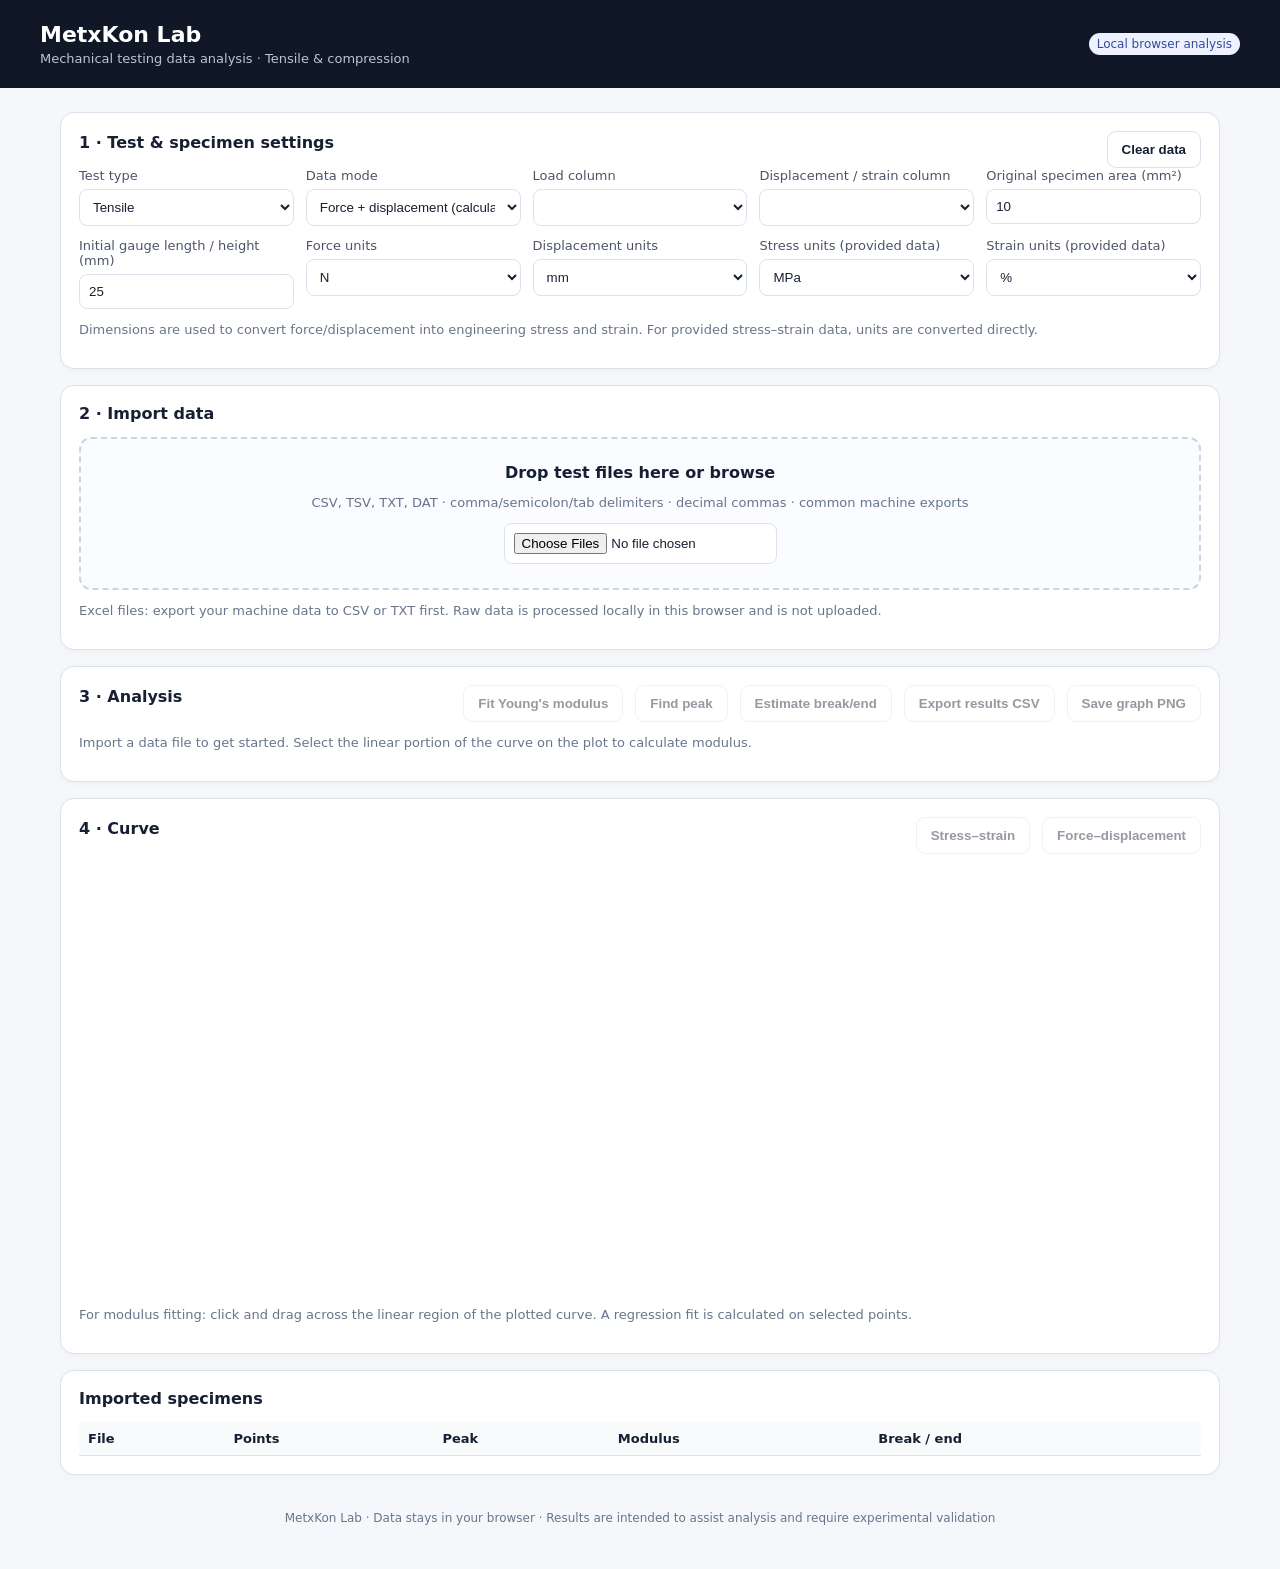
==== index.html @ 4874145b "Add mechanical testing analyzer web app" ====
<!doctype html>
<html lang="en"><head><meta charset="utf-8"><meta name="viewport" content="width=device-width,initial-scale=1"><title>MetxKon Lab — Mechanical Testing</title>
<style>
:root{font-family:Inter,system-ui,-apple-system,sans-serif;color:#172033;background:#f5f7fb;--blue:#2563eb;--border:#dce2eb}*{box-sizing:border-box}body{margin:0}header{background:#101827;color:white;padding:22px max(24px,calc((100% - 1200px)/2));display:flex;align-items:center;justify-content:space-between}header h1{margin:0;font-size:22px}header p{margin:4px 0 0;color:#b9c4d5;font-size:13px}.wrap{max-width:1200px;margin:24px auto;padding:0 20px}.panel{background:white;border:1px solid var(--border);border-radius:14px;padding:18px;margin-bottom:16px;box-shadow:0 2px 6px #10182708}.toolbar{display:flex;gap:12px;flex-wrap:wrap;align-items:center}.button,button{border:1px solid var(--border);border-radius:9px;background:white;padding:10px 14px;font-weight:600;cursor:pointer;color:#172033}.button.primary,button.primary{background:var(--blue);color:white;border-color:var(--blue)}button:disabled{opacity:.45;cursor:not-allowed}select,input{border:1px solid var(--border);border-radius:8px;padding:9px;background:white;color:#172033;max-width:100%}label{font-size:13px;color:#4b5568;display:flex;flex-direction:column;gap:6px}h2{font-size:16px;margin:0 0 14px}h3{font-size:14px;margin:0 0 8px}.grid{display:grid;grid-template-columns:repeat(auto-fit,minmax(180px,1fr));gap:12px}.muted{color:#68758a;font-size:13px}.drop{border:2px dashed #cbd5e1;border-radius:12px;padding:24px;text-align:center;background:#fafcff}.metric{font-size:24px;font-weight:750;margin-top:5px}.metrics{display:grid;grid-template-columns:repeat(auto-fit,minmax(150px,1fr));gap:12px}.metricbox{padding:14px;background:#f8fafc;border-radius:10px;border:1px solid var(--border)}canvas{width:100%;height:440px;display:block}.tablewrap{overflow:auto}table{border-collapse:collapse;width:100%;font-size:13px}th,td{text-align:left;padding:9px;border-bottom:1px solid var(--border);white-space:nowrap}th{background:#f8fafc}.hidden{display:none}.tag{font-size:12px;background:#eef2ff;color:#334a9b;border-radius:20px;padding:4px 8px}.foot{font-size:12px;color:#68758a;text-align:center;padding:20px}.row{display:flex;justify-content:space-between;align-items:center;gap:12px;flex-wrap:wrap}.samplelist{display:flex;gap:8px;flex-wrap:wrap}@media(max-width:700px){canvas{height:320px}header{padding:18px 20px}}
</style></head><body>
<header><div><h1>MetxKon Lab</h1><p>Mechanical testing data analysis · Tensile & compression</p></div><span class="tag">Local browser analysis</span></header>
<div class="wrap">
<section class="panel"><div class="row"><h2>1 · Test & specimen settings</h2><button id="clear" title="Remove imported data">Clear data</button></div>
<div class="grid">
<label>Test type<select id="testType"><option value="tensile">Tensile</option><option value="compression">Compression</option></select></label>
<label>Data mode<select id="dataMode"><option value="force">Force + displacement (calculate)</option><option value="stress">Stress + strain (provided)</option></select></label>
<label>Load column<select id="loadCol"></select></label><label>Displacement / strain column<select id="dispCol"></select></label>
<label>Original specimen area (mm²)<input id="area" type="number" min="0" step="any" value="10"></label>
<label>Initial gauge length / height (mm)<input id="length" type="number" min="0" step="any" value="25"></label>
<label>Force units<select id="forceUnit"><option value="N">N</option><option value="kN">kN</option><option value="lbf">lbf</option><option value="kgf">kgf</option></select></label>
<label>Displacement units<select id="dispUnit"><option value="mm">mm</option><option value="µm">µm</option><option value="m">m</option><option value="in">in</option></select></label>
<label>Stress units (provided data)<select id="stressUnit"><option value="MPa">MPa</option><option value="Pa">Pa</option><option value="kPa">kPa</option><option value="GPa">GPa</option></select></label>
<label>Strain units (provided data)<select id="strainUnit"><option value="%">%</option><option value="decimal">decimal</option></select></label>
</div><p class="muted">Dimensions are used to convert force/displacement into engineering stress and strain. For provided stress–strain data, units are converted directly.</p></section>
<section class="panel"><h2>2 · Import data</h2><div class="drop" id="drop"><strong>Drop test files here or browse</strong><p class="muted">CSV, TSV, TXT, DAT · comma/semicolon/tab delimiters · decimal commas · common machine exports</p><input id="file" type="file" multiple accept=".csv,.txt,.dat,.tsv,.tra,.xls,.xlsx"></div><p class="muted">Excel files: export your machine data to CSV or TXT first. Raw data is processed locally in this browser and is not uploaded.</p></section>
<section class="panel"><div class="row"><h2>3 · Analysis</h2><div class="toolbar"><button id="fit" disabled>Fit Young's modulus</button><button id="peak" disabled>Find peak</button><button id="break" disabled>Estimate break/end</button><button id="export" disabled>Export results CSV</button><button id="png" disabled>Save graph PNG</button></div></div><p class="muted" id="instruction">Import a data file to get started. Select the linear portion of the curve on the plot to calculate modulus.</p><div class="metrics" id="metrics"></div></section>
<section class="panel"><div class="row"><h2>4 · Curve</h2><div class="toolbar"><button id="plotStress" disabled>Stress–strain</button><button id="plotForce" disabled>Force–displacement</button></div></div><canvas id="chart" width="1200" height="500"></canvas><p class="muted">For modulus fitting: click and drag across the linear region of the plotted curve. A regression fit is calculated on selected points.</p></section>
<section class="panel"><h2>Imported specimens</h2><div class="tablewrap"><table id="table"><thead><tr><th>File</th><th>Points</th><th>Peak</th><th>Modulus</th><th>Break / end</th></tr></thead><tbody></tbody></table></div></section>
<div class="foot">MetxKon Lab · Data stays in your browser · Results are intended to assist analysis and require experimental validation</div>
</div>
<script>
(()=> {
const $=id=>document.getElementById(id);let specimens=[],active=0,view="stress",selectStart=null,selectEnd=null,fitResult=null,peakResult=null,endResult=null;
const chart=$("chart"),ctx=chart.getContext("2d");
function parseFile(text,name){
 let lines=text.replace(/^\uFEFF/,"").split(/\r?\n/).filter(l=>l.trim()); if(lines.length<2)throw Error("Not enough rows");
 let delim=[",",";","\t"].sort((a,b)=>lines[0].split(b).length-lines[0].split(a).length)[0];
 let rows=lines.map(l=>l.split(delim).map(s=>s.trim().replace(/^["']|["']$/g,"")));
 let head=rows[0], numericRows=rows.slice(1).filter(r=>r.some(v=>/\d/.test(v)));
 let first=numericRows[0]||[], headerLooksNumeric=head.every(v=>parseNum(v)!=null);
 if(headerLooksNumeric){head=first.map((_,i)=>"Column "+(i+1));rows=rows.slice(0)}
 let candidates=head.map((h,i)=>({h,i,low:h.toLowerCase()}));
 let load=candidates.find(c=>/load|force|kraft|carga|charge|f\s*\(?n/i.test(c.h))||candidates[0];
 let disp=candidates.find(c=>/displacement|extension|elongation|stroke|travel|position|deformation|strain|allongement|déplacement|weg|distanz/i.test(c.h))||candidates[1];
 let data=rows.slice(headerLooksNumeric?0:1).map(r=>[parseNum(r[load.i]),parseNum(r[disp.i])]).filter(p=>p.every(v=>v!=null));
 if(!data.length)throw Error("Could not identify numeric load/displacement columns");
 return {name,headers:head,rows,data,loadIndex:load.i,dispIndex:disp.i};
}
function parseNum(s){if(s==null)return null;s=String(s).trim();if(!s)return null;if(s.includes(",")&&!s.includes("."))s=s.replace(",",".");else s=s.replace(/,/g,"");let n=Number(s);return Number.isFinite(n)?n:null}
function updateSelectors(){
 let s=specimens[active];if(!s)return;let load=$("loadCol"),disp=$("dispCol");
 load.innerHTML=disp.innerHTML="";s.headers.forEach((h,i)=>{let a=document.createElement("option");a.value=i;a.textContent=h;load.append(a);let b=a.cloneNode(true);disp.append(b)});
 load.value=s.loadIndex;disp.value=s.dispIndex;
}
function conversions(){
 let fu={N:1,kN:1000,lbf:4.4482216153,kgf:9.80665}[$("forceUnit").value];
 let du={mm:1,"µm":.001,m:1000,in:25.4}[$("dispUnit").value];
 let su={MPa:1,Pa:1e-6,kPa:.001,GPa:1000}[$("stressUnit").value];
 return {fu,du,su};
}
function points(s){
 const {fu,du,su}=conversions(),mode=$("dataMode").value,area=Number($("area").value),len=Number($("length").value);
 let rows=s.rows;let lcol=Number($("loadCol").value),dcol=Number($("dispCol").value);
 let pairs=s.data;
 if(rows&&rows.length){pairs=rows.slice(1).map(r=>[parseNum(r[lcol]),parseNum(r[dcol])]).filter(p=>p.every(v=>v!=null))}
 if(mode==="stress"){
 return pairs.map(([a,b])=>[($("strainUnit").value==="%"?b/100:b),a*su]);
 }
 if(!area||!len||area<=0||len<=0)return pairs.map(([f,d])=>[d*du/len,f*fu/area]);
 return pairs.map(([f,d])=>[d*du/len,f*fu/area]);
}
function dataRaw(s){const {fu,du}=conversions();let rows=s.rows,lcol=Number($("loadCol").value),dcol=Number($("dispCol").value);return rows.slice(1).map(r=>[parseNum(r[lcol]),parseNum(r[dcol])]).filter(p=>p.every(v=>v!=null)).map(([f,d])=>[f*fu,d*du])}
function draw(){
 ctx.clearRect(0,0,chart.width,chart.height);if(!specimens.length)return;
 let all=specimens.map(s=>points(s));let data=all[active];if(!data.length)return;
 let isStress=view==="stress",xName=isStress?"Engineering strain":"Displacement (mm)",yName=isStress?"Engineering stress (MPa)":"Force (N)";
 let xvals=data.map(p=>isStress?p[0]:dataRaw(specimens[active])[data.indexOf(p)]?.[1]||p[0]), yvals=data.map(p=>isStress?p[1]:dataRaw(specimens[active])[data.indexOf(p)]?.[0]||p[1]);
 if(!isStress){xvals=dataRaw(specimens[active]).map(p=>p[1]);yvals=dataRaw(specimens[active]).map(p=>p[0]);}
 let xmin=Math.min(...xvals),xmax=Math.max(...xvals),ymin=Math.min(0,...yvals),ymax=Math.max(...yvals);if(xmin===xmax)xmax=xmin+1;if(ymin===ymax)ymax=ymin+1;
 let pad={l:75,r:30,t:25,b:65},W=chart.width-pad.l-pad.r,H=chart.height-pad.t-pad.b;
 const X=x=>pad.l+(x-xmin)/(xmax-xmin)*W,Y=y=>pad.t+H-(y-ymin)/(ymax-ymin)*H;
 ctx.strokeStyle="#d8dee9";ctx.fillStyle="#566277";ctx.font="13px system-ui";ctx.lineWidth=1;
 for(let i=0;i<=5;i++){let x=xmin+(xmax-xmin)*i/5,y=ymin+(ymax-ymin)*i/5;ctx.beginPath();ctx.moveTo(X(x),pad.t);ctx.lineTo(X(x),pad.t+H);ctx.stroke();ctx.beginPath();ctx.moveTo(pad.l,Y(y));ctx.lineTo(pad.l+W,Y(y));ctx.stroke();ctx.fillText(x.toPrecision(3),X(x)-12,pad.t+H+22);ctx.fillText(y.toPrecision(3),12,Y(y)+4)}
 ctx.strokeStyle="#334155";ctx.lineWidth=1.5;ctx.strokeRect(pad.l,pad.t,W,H);ctx.fillStyle="#172033";ctx.font="bold 15px system-ui";ctx.fillText(xName,pad.l+W/2,pad.t+H+48);ctx.save();ctx.translate(20,pad.t+H/2);ctx.rotate(-Math.PI/2);ctx.fillText(yName,0,0);ctx.restore();
 ctx.strokeStyle="#2563eb";ctx.lineWidth=2.4;ctx.beginPath();data.forEach((p,i)=>{let x=isStress?p[0]:xvals[i],y=isStress?p[1]:yvals[i];if(i===0)ctx.moveTo(X(x),Y(y));else ctx.lineTo(X(x),Y(y))});ctx.stroke();
 if(selectStart!=null&&selectEnd!=null){ctx.fillStyle="#2563eb22";ctx.fillRect(Math.min(selectStart,selectEnd),pad.t,Math.abs(selectEnd-selectStart),H)}
 if(fitResult&&fitResult.active===active&&isStress){ctx.strokeStyle="#ef4444";ctx.lineWidth=2;ctx.beginPath();ctx.moveTo(X(fitResult.x1),Y(fitResult.y1));ctx.lineTo(X(fitResult.x2),Y(fitResult.y2));ctx.stroke()}
 if(peakResult&&peakResult.active===active){ctx.fillStyle="#dc2626";ctx.beginPath();ctx.arc(X(isStress?peakResult.x:peakResult.dx),Y(isStress?peakResult.y:peakResult.f),6,0,2*Math.PI);ctx.fill()}
}
function refresh(){
 updateSelectors();draw();$("fit").disabled=$("peak").disabled=$("break").disabled=$("export").disabled=$("png").disabled=!specimens.length;
 $("plotStress").disabled=$("plotForce").disabled=!specimens.length;
 let s=specimens[active];if(!s)return;
 $("instruction").textContent="Active file: "+s.name+" · "+s.data.length+" numeric data points. Drag across the linear region in stress–strain mode to fit modulus.";
 let body=$("table").querySelector("tbody");body.innerHTML="";
 specimens.forEach((sp,i)=>{let tr=document.createElement("tr");tr.innerHTML="<td>"+escapeHtml(sp.name)+"</td><td>"+sp.data.length+"</td><td>"+(sp.peak?sp.peak.toFixed(3):"—")+"</td><td>"+(sp.modulus?sp.modulus.toFixed(3)+" MPa":"—")+"</td><td>"+(sp.end?sp.end.toFixed(3):"—")+"</td>";tr.onclick=()=>{active=i;fitResult=peakResult=endResult=null;refresh()};body.append(tr)});
 renderMetrics();
}
function escapeHtml(s){return String(s).replace(/[&<>"']/g,c=>({"&":"&amp;","<":"&lt;",">":"&gt;",'"':"&quot;","'":"&#39;"}[c]))}
function renderMetrics(){
 let box=$("metrics");box.innerHTML="";let s=specimens[active];if(!s)return;
 let entries=[["Peak stress",s.peak!=null?s.peak.toFixed(3)+" MPa":"—"],["Young's modulus",s.modulus!=null?s.modulus.toFixed(3)+" MPa":"—"],["End strain",s.end!=null?(s.end*100).toFixed(2)+"%":"—"],["Data points",s.data.length]];
 entries.forEach(([name,value])=>{let el=document.createElement("div");el.className="metricbox";el.innerHTML='<div class="muted">'+name+'</div><div class="metric">'+value+'</div>';box.append(el)});
}
function regression(data){
 let n=data.length;if(n<2)return null;let sx=0,sy=0,sxx=0,sxy=0;data.forEach(([x,y])=>{sx+=x;sy+=y;sxx+=x*x;sxy+=x*y});let den=n*sxx-sx*sx;if(!den)return null;let m=(n*sxy-sx*sy)/den,b=(sy-m*sx)/n;return {m,b};
}
$("fit").onclick=()=>{if(view!=="stress"){alert("Switch to stress–strain view, then drag-select the linear region.");return}if(selectStart==null||selectEnd==null){alert("First drag across the linear portion of the curve.");return}let d=points(specimens[active]),x1=Math.min(selectStart,selectEnd),x2=Math.max(selectStart,selectEnd),subset=d.filter(p=>p[0]>=x1&&p[0]<=x2),r=regression(subset);if(!r){alert("Select a region with at least two points.");return}fitResult={...r,x1:subset[0][0],x2:subset[subset.length-1][0],y1:r.m*subset[0][0]+r.b,y2:r.m*subset[subset.length-1][0]+r.b,active};specimens[active].modulus=r.m;refresh()};
$("peak").onclick=()=>{let d=points(specimens[active]),p=d.reduce((a,b)=>b[1]>a[1]?b:a);specimens[active].peak=p[1];peakResult={x:p[0],y:p[1],dx:dataRaw(specimens[active])[d.indexOf(p)]?.[1],f:dataRaw(specimens[active])[d.indexOf(p)]?.[0],active};refresh()};
$("break").onclick=()=>{let d=points(specimens[active]);if(view!=="stress"){alert("Switch to stress–strain view to estimate end strain.");return}let p=d[d.length-1];specimens[active].end=p[0];endResult=p[0];refresh();alert("End strain recorded from the last imported point. This is not automatically a verified fracture point.")};
$("plotStress").onclick=()=>{view="stress";selectStart=selectEnd=null;draw()};$("plotForce").onclick=()=>{view="force";selectStart=selectEnd=null;draw()};
function pos(e){let r=chart.getBoundingClientRect();return (e.clientX-r.left)/r.width*chart.width}
chart.addEventListener("pointerdown",e=>{if(view!=="stress")return;selectStart=pos(e);selectEnd=selectStart;chart.setPointerCapture(e.pointerId);draw()});
chart.addEventListener("pointermove",e=>{if(selectStart!=null&&chart.hasPointerCapture(e.pointerId)){selectEnd=pos(e);draw()}});
chart.addEventListener("pointerup",e=>{if(selectStart!=null&&chart.hasPointerCapture(e.pointerId)){selectEnd=pos(e);chart.releasePointerCapture(e.pointerId);draw()}});
$("file").onchange=e=>{[...e.target.files].forEach(f=>readFile(f));e.target.value=""};
function readFile(f){let reader=new FileReader();reader.onload=()=>{try{let s=parseFile(reader.result,f.name);specimens.push(s);active=specimens.length-1;fitResult=peakResult=endResult=null;refresh()}catch(err){alert(f.name+": "+err.message)}};reader.readAsText(f)}
$("drop").addEventListener("dragover",e=>{e.preventDefault();$("drop").style.background="#eef5ff"});$("drop").addEventListener("dragleave",()=>{$("drop").style.background=""});$("drop").addEventListener("drop",e=>{e.preventDefault();$("drop").style.background="";[...e.dataTransfer.files].forEach(readFile)});
$("clear").onclick=()=>{specimens=[];active=0;fitResult=peakResult=endResult=null;refresh();ctx.clearRect(0,0,chart.width,chart.height)};
["loadCol","dispCol","area","length","forceUnit","dispUnit","stressUnit","strainUnit","dataMode"].forEach(id=>$(id).addEventListener("change",()=>{fitResult=peakResult=endResult=null;refresh()}));
$("testType").onchange=()=>{$("length").previousSibling.textContent=$("testType").value==="tensile"?"Initial gauge length / height (mm)":"Initial height (mm)"};
$("export").onclick=()=>{let out=[["Specimen","Engineering strain","Engineering stress (MPa)"]];specimens.forEach(s=>points(s).forEach(([x,y])=>out.push([s.name,x,y])));download("MetxKon_results.csv",out.map(r=>r.map(csv).join(",")).join("\n"))};
function csv(v){return '"'+String(v).replace(/"/g,'""')+'"'}
function download(name,content){let blob=new Blob([content],{type:"text/csv;charset=utf-8"}),a=document.createElement("a");a.href=URL.createObjectURL(blob);a.download=name;a.click();setTimeout(()=>URL.revokeObjectURL(a.href),1000)}
$("png").onclick=()=>{let a=document.createElement("a");a.download="MetxKon_curve.png";a.href=chart.toDataURL("image/png");a.click()};
})();
</script></body></html>
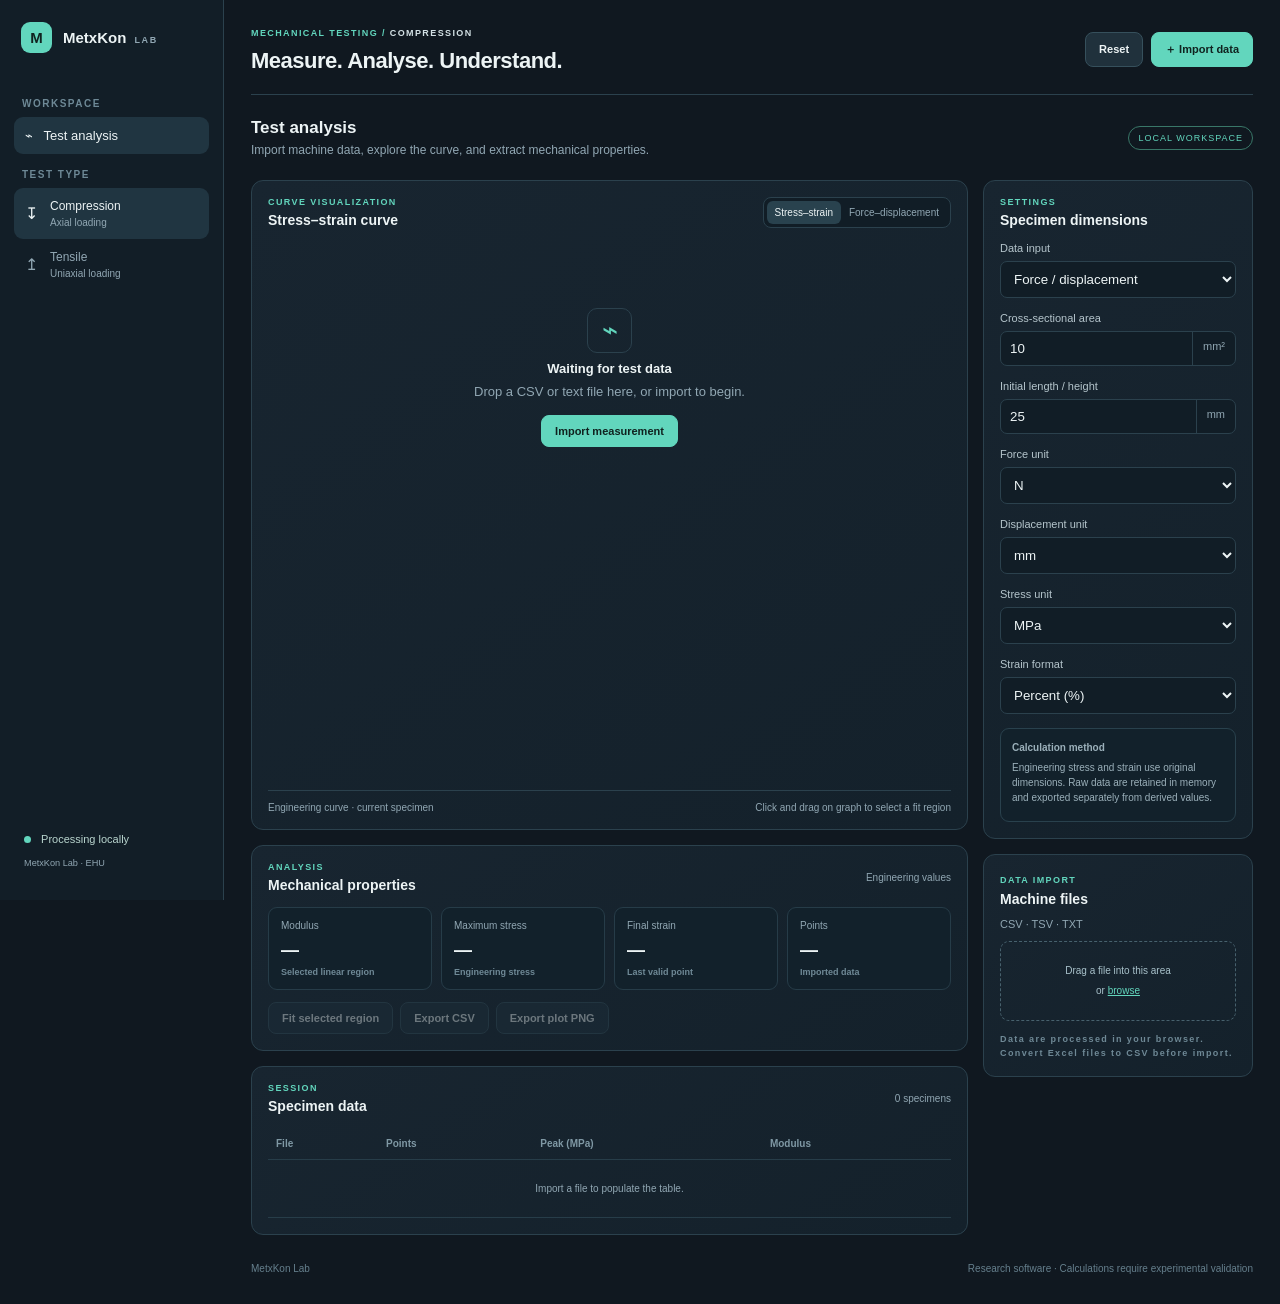
==== commit 114ed161: "Route project homepage to restored MetxKon workspace" ====
--- a/index.html
+++ b/index.html
@@ -1,122 +1 @@
-<!doctype html>
-<html lang="en"><head><meta charset="utf-8"><meta name="viewport" content="width=device-width,initial-scale=1"><title>MetxKon Lab — Mechanical Testing</title>
-<style>
-:root{font-family:Inter,system-ui,-apple-system,sans-serif;color:#172033;background:#f5f7fb;--blue:#2563eb;--border:#dce2eb}*{box-sizing:border-box}body{margin:0}header{background:#101827;color:white;padding:22px max(24px,calc((100% - 1200px)/2));display:flex;align-items:center;justify-content:space-between}header h1{margin:0;font-size:22px}header p{margin:4px 0 0;color:#b9c4d5;font-size:13px}.wrap{max-width:1200px;margin:24px auto;padding:0 20px}.panel{background:white;border:1px solid var(--border);border-radius:14px;padding:18px;margin-bottom:16px;box-shadow:0 2px 6px #10182708}.toolbar{display:flex;gap:12px;flex-wrap:wrap;align-items:center}.button,button{border:1px solid var(--border);border-radius:9px;background:white;padding:10px 14px;font-weight:600;cursor:pointer;color:#172033}.button.primary,button.primary{background:var(--blue);color:white;border-color:var(--blue)}button:disabled{opacity:.45;cursor:not-allowed}select,input{border:1px solid var(--border);border-radius:8px;padding:9px;background:white;color:#172033;max-width:100%}label{font-size:13px;color:#4b5568;display:flex;flex-direction:column;gap:6px}h2{font-size:16px;margin:0 0 14px}h3{font-size:14px;margin:0 0 8px}.grid{display:grid;grid-template-columns:repeat(auto-fit,minmax(180px,1fr));gap:12px}.muted{color:#68758a;font-size:13px}.drop{border:2px dashed #cbd5e1;border-radius:12px;padding:24px;text-align:center;background:#fafcff}.metric{font-size:24px;font-weight:750;margin-top:5px}.metrics{display:grid;grid-template-columns:repeat(auto-fit,minmax(150px,1fr));gap:12px}.metricbox{padding:14px;background:#f8fafc;border-radius:10px;border:1px solid var(--border)}canvas{width:100%;height:440px;display:block}.tablewrap{overflow:auto}table{border-collapse:collapse;width:100%;font-size:13px}th,td{text-align:left;padding:9px;border-bottom:1px solid var(--border);white-space:nowrap}th{background:#f8fafc}.hidden{display:none}.tag{font-size:12px;background:#eef2ff;color:#334a9b;border-radius:20px;padding:4px 8px}.foot{font-size:12px;color:#68758a;text-align:center;padding:20px}.row{display:flex;justify-content:space-between;align-items:center;gap:12px;flex-wrap:wrap}.samplelist{display:flex;gap:8px;flex-wrap:wrap}@media(max-width:700px){canvas{height:320px}header{padding:18px 20px}}
-</style></head><body>
-<header><div><h1>MetxKon Lab</h1><p>Mechanical testing data analysis · Tensile & compression</p></div><span class="tag">Local browser analysis</span></header>
-<div class="wrap">
-<section class="panel"><div class="row"><h2>1 · Test & specimen settings</h2><button id="clear" title="Remove imported data">Clear data</button></div>
-<div class="grid">
-<label>Test type<select id="testType"><option value="tensile">Tensile</option><option value="compression">Compression</option></select></label>
-<label>Data mode<select id="dataMode"><option value="force">Force + displacement (calculate)</option><option value="stress">Stress + strain (provided)</option></select></label>
-<label>Load column<select id="loadCol"></select></label><label>Displacement / strain column<select id="dispCol"></select></label>
-<label>Original specimen area (mm²)<input id="area" type="number" min="0" step="any" value="10"></label>
-<label>Initial gauge length / height (mm)<input id="length" type="number" min="0" step="any" value="25"></label>
-<label>Force units<select id="forceUnit"><option value="N">N</option><option value="kN">kN</option><option value="lbf">lbf</option><option value="kgf">kgf</option></select></label>
-<label>Displacement units<select id="dispUnit"><option value="mm">mm</option><option value="µm">µm</option><option value="m">m</option><option value="in">in</option></select></label>
-<label>Stress units (provided data)<select id="stressUnit"><option value="MPa">MPa</option><option value="Pa">Pa</option><option value="kPa">kPa</option><option value="GPa">GPa</option></select></label>
-<label>Strain units (provided data)<select id="strainUnit"><option value="%">%</option><option value="decimal">decimal</option></select></label>
-</div><p class="muted">Dimensions are used to convert force/displacement into engineering stress and strain. For provided stress–strain data, units are converted directly.</p></section>
-<section class="panel"><h2>2 · Import data</h2><div class="drop" id="drop"><strong>Drop test files here or browse</strong><p class="muted">CSV, TSV, TXT, DAT · comma/semicolon/tab delimiters · decimal commas · common machine exports</p><input id="file" type="file" multiple accept=".csv,.txt,.dat,.tsv,.tra,.xls,.xlsx"></div><p class="muted">Excel files: export your machine data to CSV or TXT first. Raw data is processed locally in this browser and is not uploaded.</p></section>
-<section class="panel"><div class="row"><h2>3 · Analysis</h2><div class="toolbar"><button id="fit" disabled>Fit Young's modulus</button><button id="peak" disabled>Find peak</button><button id="break" disabled>Estimate break/end</button><button id="export" disabled>Export results CSV</button><button id="png" disabled>Save graph PNG</button></div></div><p class="muted" id="instruction">Import a data file to get started. Select the linear portion of the curve on the plot to calculate modulus.</p><div class="metrics" id="metrics"></div></section>
-<section class="panel"><div class="row"><h2>4 · Curve</h2><div class="toolbar"><button id="plotStress" disabled>Stress–strain</button><button id="plotForce" disabled>Force–displacement</button></div></div><canvas id="chart" width="1200" height="500"></canvas><p class="muted">For modulus fitting: click and drag across the linear region of the plotted curve. A regression fit is calculated on selected points.</p></section>
-<section class="panel"><h2>Imported specimens</h2><div class="tablewrap"><table id="table"><thead><tr><th>File</th><th>Points</th><th>Peak</th><th>Modulus</th><th>Break / end</th></tr></thead><tbody></tbody></table></div></section>
-<div class="foot">MetxKon Lab · Data stays in your browser · Results are intended to assist analysis and require experimental validation</div>
-</div>
-<script>
-(()=> {
-const $=id=>document.getElementById(id);let specimens=[],active=0,view="stress",selectStart=null,selectEnd=null,fitResult=null,peakResult=null,endResult=null;
-const chart=$("chart"),ctx=chart.getContext("2d");
-function parseFile(text,name){
- let lines=text.replace(/^\uFEFF/,"").split(/\r?\n/).filter(l=>l.trim()); if(lines.length<2)throw Error("Not enough rows");
- let delim=[",",";","\t"].sort((a,b)=>lines[0].split(b).length-lines[0].split(a).length)[0];
- let rows=lines.map(l=>l.split(delim).map(s=>s.trim().replace(/^["']|["']$/g,"")));
- let head=rows[0], numericRows=rows.slice(1).filter(r=>r.some(v=>/\d/.test(v)));
- let first=numericRows[0]||[], headerLooksNumeric=head.every(v=>parseNum(v)!=null);
- if(headerLooksNumeric){head=first.map((_,i)=>"Column "+(i+1));rows=rows.slice(0)}
- let candidates=head.map((h,i)=>({h,i,low:h.toLowerCase()}));
- let load=candidates.find(c=>/load|force|kraft|carga|charge|f\s*\(?n/i.test(c.h))||candidates[0];
- let disp=candidates.find(c=>/displacement|extension|elongation|stroke|travel|position|deformation|strain|allongement|déplacement|weg|distanz/i.test(c.h))||candidates[1];
- let data=rows.slice(headerLooksNumeric?0:1).map(r=>[parseNum(r[load.i]),parseNum(r[disp.i])]).filter(p=>p.every(v=>v!=null));
- if(!data.length)throw Error("Could not identify numeric load/displacement columns");
- return {name,headers:head,rows,data,loadIndex:load.i,dispIndex:disp.i};
-}
-function parseNum(s){if(s==null)return null;s=String(s).trim();if(!s)return null;if(s.includes(",")&&!s.includes("."))s=s.replace(",",".");else s=s.replace(/,/g,"");let n=Number(s);return Number.isFinite(n)?n:null}
-function updateSelectors(){
- let s=specimens[active];if(!s)return;let load=$("loadCol"),disp=$("dispCol");
- load.innerHTML=disp.innerHTML="";s.headers.forEach((h,i)=>{let a=document.createElement("option");a.value=i;a.textContent=h;load.append(a);let b=a.cloneNode(true);disp.append(b)});
- load.value=s.loadIndex;disp.value=s.dispIndex;
-}
-function conversions(){
- let fu={N:1,kN:1000,lbf:4.4482216153,kgf:9.80665}[$("forceUnit").value];
- let du={mm:1,"µm":.001,m:1000,in:25.4}[$("dispUnit").value];
- let su={MPa:1,Pa:1e-6,kPa:.001,GPa:1000}[$("stressUnit").value];
- return {fu,du,su};
-}
-function points(s){
- const {fu,du,su}=conversions(),mode=$("dataMode").value,area=Number($("area").value),len=Number($("length").value);
- let rows=s.rows;let lcol=Number($("loadCol").value),dcol=Number($("dispCol").value);
- let pairs=s.data;
- if(rows&&rows.length){pairs=rows.slice(1).map(r=>[parseNum(r[lcol]),parseNum(r[dcol])]).filter(p=>p.every(v=>v!=null))}
- if(mode==="stress"){
- return pairs.map(([a,b])=>[($("strainUnit").value==="%"?b/100:b),a*su]);
- }
- if(!area||!len||area<=0||len<=0)return pairs.map(([f,d])=>[d*du/len,f*fu/area]);
- return pairs.map(([f,d])=>[d*du/len,f*fu/area]);
-}
-function dataRaw(s){const {fu,du}=conversions();let rows=s.rows,lcol=Number($("loadCol").value),dcol=Number($("dispCol").value);return rows.slice(1).map(r=>[parseNum(r[lcol]),parseNum(r[dcol])]).filter(p=>p.every(v=>v!=null)).map(([f,d])=>[f*fu,d*du])}
-function draw(){
- ctx.clearRect(0,0,chart.width,chart.height);if(!specimens.length)return;
- let all=specimens.map(s=>points(s));let data=all[active];if(!data.length)return;
- let isStress=view==="stress",xName=isStress?"Engineering strain":"Displacement (mm)",yName=isStress?"Engineering stress (MPa)":"Force (N)";
- let xvals=data.map(p=>isStress?p[0]:dataRaw(specimens[active])[data.indexOf(p)]?.[1]||p[0]), yvals=data.map(p=>isStress?p[1]:dataRaw(specimens[active])[data.indexOf(p)]?.[0]||p[1]);
- if(!isStress){xvals=dataRaw(specimens[active]).map(p=>p[1]);yvals=dataRaw(specimens[active]).map(p=>p[0]);}
- let xmin=Math.min(...xvals),xmax=Math.max(...xvals),ymin=Math.min(0,...yvals),ymax=Math.max(...yvals);if(xmin===xmax)xmax=xmin+1;if(ymin===ymax)ymax=ymin+1;
- let pad={l:75,r:30,t:25,b:65},W=chart.width-pad.l-pad.r,H=chart.height-pad.t-pad.b;
- const X=x=>pad.l+(x-xmin)/(xmax-xmin)*W,Y=y=>pad.t+H-(y-ymin)/(ymax-ymin)*H;
- ctx.strokeStyle="#d8dee9";ctx.fillStyle="#566277";ctx.font="13px system-ui";ctx.lineWidth=1;
- for(let i=0;i<=5;i++){let x=xmin+(xmax-xmin)*i/5,y=ymin+(ymax-ymin)*i/5;ctx.beginPath();ctx.moveTo(X(x),pad.t);ctx.lineTo(X(x),pad.t+H);ctx.stroke();ctx.beginPath();ctx.moveTo(pad.l,Y(y));ctx.lineTo(pad.l+W,Y(y));ctx.stroke();ctx.fillText(x.toPrecision(3),X(x)-12,pad.t+H+22);ctx.fillText(y.toPrecision(3),12,Y(y)+4)}
- ctx.strokeStyle="#334155";ctx.lineWidth=1.5;ctx.strokeRect(pad.l,pad.t,W,H);ctx.fillStyle="#172033";ctx.font="bold 15px system-ui";ctx.fillText(xName,pad.l+W/2,pad.t+H+48);ctx.save();ctx.translate(20,pad.t+H/2);ctx.rotate(-Math.PI/2);ctx.fillText(yName,0,0);ctx.restore();
- ctx.strokeStyle="#2563eb";ctx.lineWidth=2.4;ctx.beginPath();data.forEach((p,i)=>{let x=isStress?p[0]:xvals[i],y=isStress?p[1]:yvals[i];if(i===0)ctx.moveTo(X(x),Y(y));else ctx.lineTo(X(x),Y(y))});ctx.stroke();
- if(selectStart!=null&&selectEnd!=null){ctx.fillStyle="#2563eb22";ctx.fillRect(Math.min(selectStart,selectEnd),pad.t,Math.abs(selectEnd-selectStart),H)}
- if(fitResult&&fitResult.active===active&&isStress){ctx.strokeStyle="#ef4444";ctx.lineWidth=2;ctx.beginPath();ctx.moveTo(X(fitResult.x1),Y(fitResult.y1));ctx.lineTo(X(fitResult.x2),Y(fitResult.y2));ctx.stroke()}
- if(peakResult&&peakResult.active===active){ctx.fillStyle="#dc2626";ctx.beginPath();ctx.arc(X(isStress?peakResult.x:peakResult.dx),Y(isStress?peakResult.y:peakResult.f),6,0,2*Math.PI);ctx.fill()}
-}
-function refresh(){
- updateSelectors();draw();$("fit").disabled=$("peak").disabled=$("break").disabled=$("export").disabled=$("png").disabled=!specimens.length;
- $("plotStress").disabled=$("plotForce").disabled=!specimens.length;
- let s=specimens[active];if(!s)return;
- $("instruction").textContent="Active file: "+s.name+" · "+s.data.length+" numeric data points. Drag across the linear region in stress–strain mode to fit modulus.";
- let body=$("table").querySelector("tbody");body.innerHTML="";
- specimens.forEach((sp,i)=>{let tr=document.createElement("tr");tr.innerHTML="<td>"+escapeHtml(sp.name)+"</td><td>"+sp.data.length+"</td><td>"+(sp.peak?sp.peak.toFixed(3):"—")+"</td><td>"+(sp.modulus?sp.modulus.toFixed(3)+" MPa":"—")+"</td><td>"+(sp.end?sp.end.toFixed(3):"—")+"</td>";tr.onclick=()=>{active=i;fitResult=peakResult=endResult=null;refresh()};body.append(tr)});
- renderMetrics();
-}
-function escapeHtml(s){return String(s).replace(/[&<>"']/g,c=>({"&":"&amp;","<":"&lt;",">":"&gt;",'"':"&quot;","'":"&#39;"}[c]))}
-function renderMetrics(){
- let box=$("metrics");box.innerHTML="";let s=specimens[active];if(!s)return;
- let entries=[["Peak stress",s.peak!=null?s.peak.toFixed(3)+" MPa":"—"],["Young's modulus",s.modulus!=null?s.modulus.toFixed(3)+" MPa":"—"],["End strain",s.end!=null?(s.end*100).toFixed(2)+"%":"—"],["Data points",s.data.length]];
- entries.forEach(([name,value])=>{let el=document.createElement("div");el.className="metricbox";el.innerHTML='<div class="muted">'+name+'</div><div class="metric">'+value+'</div>';box.append(el)});
-}
-function regression(data){
- let n=data.length;if(n<2)return null;let sx=0,sy=0,sxx=0,sxy=0;data.forEach(([x,y])=>{sx+=x;sy+=y;sxx+=x*x;sxy+=x*y});let den=n*sxx-sx*sx;if(!den)return null;let m=(n*sxy-sx*sy)/den,b=(sy-m*sx)/n;return {m,b};
-}
-$("fit").onclick=()=>{if(view!=="stress"){alert("Switch to stress–strain view, then drag-select the linear region.");return}if(selectStart==null||selectEnd==null){alert("First drag across the linear portion of the curve.");return}let d=points(specimens[active]),x1=Math.min(selectStart,selectEnd),x2=Math.max(selectStart,selectEnd),subset=d.filter(p=>p[0]>=x1&&p[0]<=x2),r=regression(subset);if(!r){alert("Select a region with at least two points.");return}fitResult={...r,x1:subset[0][0],x2:subset[subset.length-1][0],y1:r.m*subset[0][0]+r.b,y2:r.m*subset[subset.length-1][0]+r.b,active};specimens[active].modulus=r.m;refresh()};
-$("peak").onclick=()=>{let d=points(specimens[active]),p=d.reduce((a,b)=>b[1]>a[1]?b:a);specimens[active].peak=p[1];peakResult={x:p[0],y:p[1],dx:dataRaw(specimens[active])[d.indexOf(p)]?.[1],f:dataRaw(specimens[active])[d.indexOf(p)]?.[0],active};refresh()};
-$("break").onclick=()=>{let d=points(specimens[active]);if(view!=="stress"){alert("Switch to stress–strain view to estimate end strain.");return}let p=d[d.length-1];specimens[active].end=p[0];endResult=p[0];refresh();alert("End strain recorded from the last imported point. This is not automatically a verified fracture point.")};
-$("plotStress").onclick=()=>{view="stress";selectStart=selectEnd=null;draw()};$("plotForce").onclick=()=>{view="force";selectStart=selectEnd=null;draw()};
-function pos(e){let r=chart.getBoundingClientRect();return (e.clientX-r.left)/r.width*chart.width}
-chart.addEventListener("pointerdown",e=>{if(view!=="stress")return;selectStart=pos(e);selectEnd=selectStart;chart.setPointerCapture(e.pointerId);draw()});
-chart.addEventListener("pointermove",e=>{if(selectStart!=null&&chart.hasPointerCapture(e.pointerId)){selectEnd=pos(e);draw()}});
-chart.addEventListener("pointerup",e=>{if(selectStart!=null&&chart.hasPointerCapture(e.pointerId)){selectEnd=pos(e);chart.releasePointerCapture(e.pointerId);draw()}});
-$("file").onchange=e=>{[...e.target.files].forEach(f=>readFile(f));e.target.value=""};
-function readFile(f){let reader=new FileReader();reader.onload=()=>{try{let s=parseFile(reader.result,f.name);specimens.push(s);active=specimens.length-1;fitResult=peakResult=endResult=null;refresh()}catch(err){alert(f.name+": "+err.message)}};reader.readAsText(f)}
-$("drop").addEventListener("dragover",e=>{e.preventDefault();$("drop").style.background="#eef5ff"});$("drop").addEventListener("dragleave",()=>{$("drop").style.background=""});$("drop").addEventListener("drop",e=>{e.preventDefault();$("drop").style.background="";[...e.dataTransfer.files].forEach(readFile)});
-$("clear").onclick=()=>{specimens=[];active=0;fitResult=peakResult=endResult=null;refresh();ctx.clearRect(0,0,chart.width,chart.height)};
-["loadCol","dispCol","area","length","forceUnit","dispUnit","stressUnit","strainUnit","dataMode"].forEach(id=>$(id).addEventListener("change",()=>{fitResult=peakResult=endResult=null;refresh()}));
-$("testType").onchange=()=>{$("length").previousSibling.textContent=$("testType").value==="tensile"?"Initial gauge length / height (mm)":"Initial height (mm)"};
-$("export").onclick=()=>{let out=[["Specimen","Engineering strain","Engineering stress (MPa)"]];specimens.forEach(s=>points(s).forEach(([x,y])=>out.push([s.name,x,y])));download("MetxKon_results.csv",out.map(r=>r.map(csv).join(",")).join("\n"))};
-function csv(v){return '"'+String(v).replace(/"/g,'""')+'"'}
-function download(name,content){let blob=new Blob([content],{type:"text/csv;charset=utf-8"}),a=document.createElement("a");a.href=URL.createObjectURL(blob);a.download=name;a.click();setTimeout(()=>URL.revokeObjectURL(a.href),1000)}
-$("png").onclick=()=>{let a=document.createElement("a");a.download="MetxKon_curve.png";a.href=chart.toDataURL("image/png");a.click()};
-})();
-</script></body></html>+<!doctype html><html lang="en"><head><meta charset="utf-8"><meta name="viewport" content="width=device-width,initial-scale=1"><meta http-equiv="refresh" content="0;url=MetxKon_EHU/index.html"><title>MetxKon Lab</title></head><body><p>Opening <a href="MetxKon_EHU/index.html">MetxKon Lab</a>…</p></body></html>
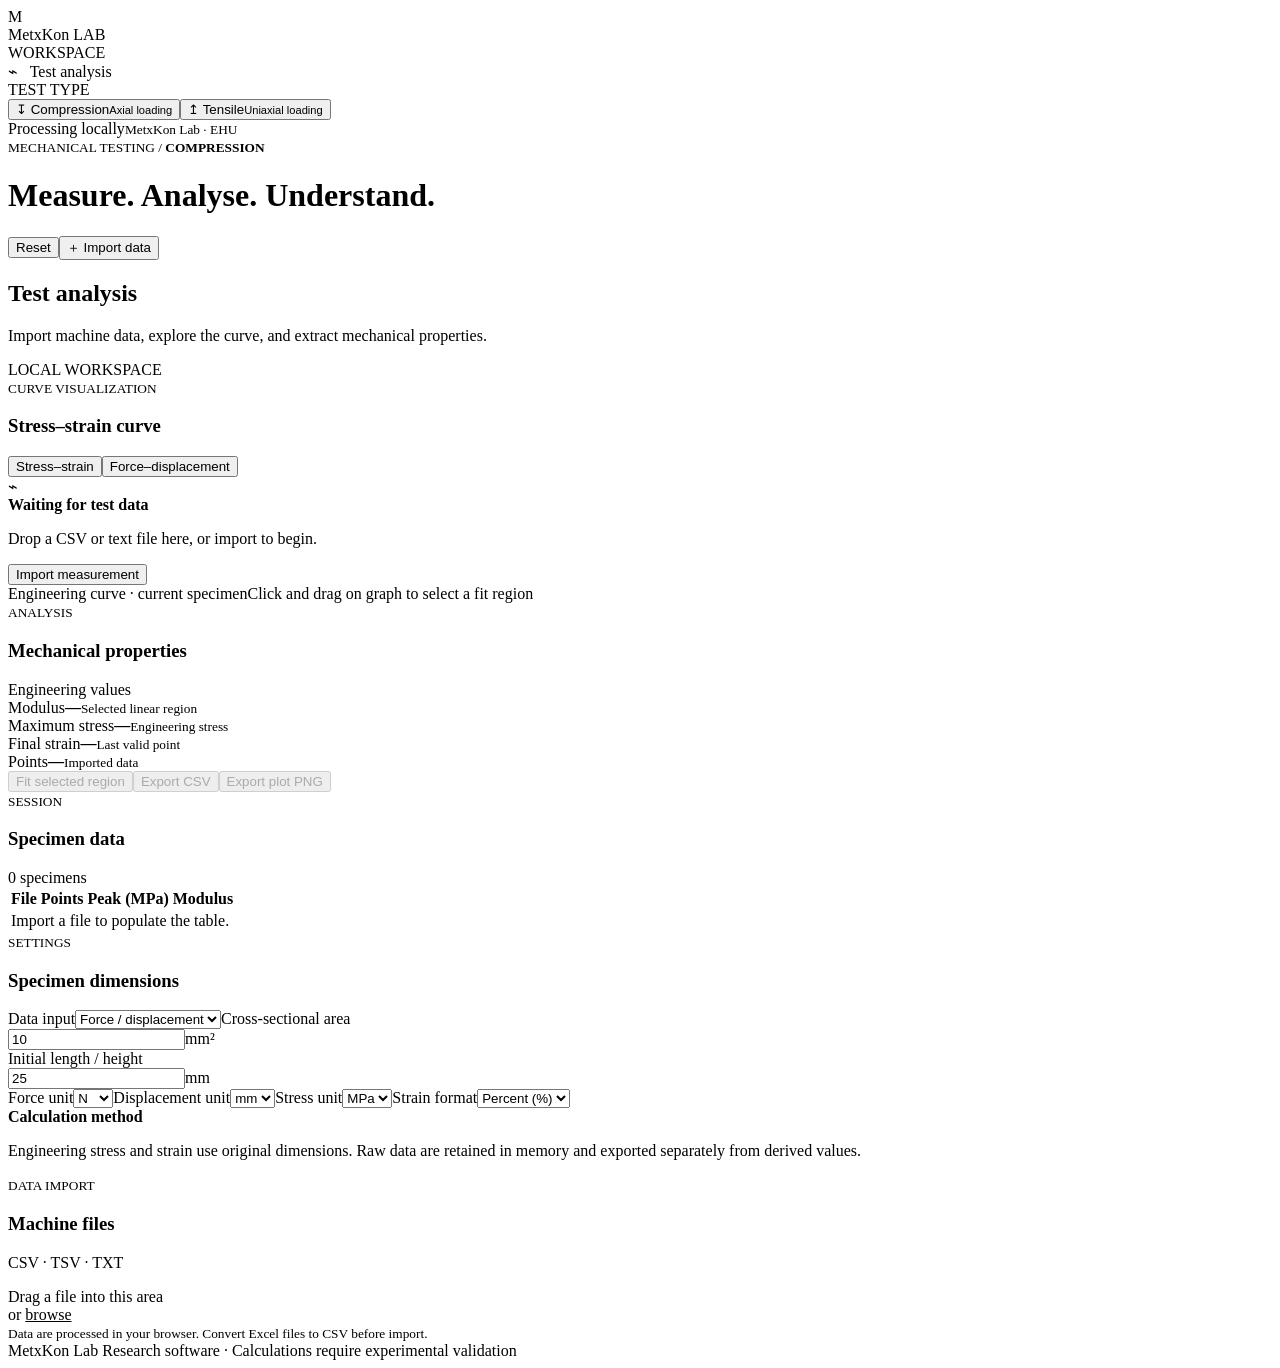
==== commit 493dcfe3: "Publish app directly from GitHub Pages root" ====
--- a/index.html
+++ b/index.html
@@ -1 +1 @@
-<!doctype html><html lang="en"><head><meta charset="utf-8"><meta name="viewport" content="width=device-width,initial-scale=1"><meta http-equiv="refresh" content="0;url=MetxKon_EHU/index.html"><title>MetxKon Lab</title></head><body><p>Opening <a href="MetxKon_EHU/index.html">MetxKon Lab</a>…</p></body></html>+<!doctype html><html lang="en"><head><meta charset="utf-8"><meta name="viewport" content="width=device-width,initial-scale=1"><meta name="theme-color" content="#101820"><title>MetxKon Lab</title><link rel="stylesheet" href="styles.css"></head><body><div class="shell"><aside class="sidebar"><div class="brand"><span class="mark">M</span><div>MetxKon <span>LAB</span></div></div><div class="section-label">WORKSPACE</div><div class="nav active">⌁ &nbsp; Test analysis</div><div class="section-label">TEST TYPE</div><button class="mode active" data-mode="compression">↧ <span>Compression<small>Axial loading</small></span></button><button class="mode" data-mode="tensile">↥ <span>Tensile<small>Uniaxial loading</small></span></button><div class="bottom"><span class="live"></span> Processing locally<small>MetxKon Lab · EHU</small></div></aside><main><header><div><small class="eyebrow">MECHANICAL TESTING / <b id="modeName">COMPRESSION</b></small><h1>Measure. Analyse. Understand.</h1></div><div><button id="reset" class="secondary">Reset</button><button id="browse" class="primary">＋ Import data</button><input id="file" type="file" accept=".csv,.txt,.tsv" hidden></div></header><div class="titlebar"><div><h2>Test analysis</h2><p>Import machine data, explore the curve, and extract mechanical properties.</p></div><span class="tag">LOCAL WORKSPACE</span></div><div class="grid"><section class="maincol"><article class="panel graph"><div class="panelhead"><div><small>CURVE VISUALIZATION</small><h3 id="chartTitle">Stress–strain curve</h3></div><div class="toggle"><button class="on" id="stress">Stress–strain</button><button id="force">Force–displacement</button></div></div><div class="empty" id="empty"><div class="glyph">⌁</div><strong>Waiting for test data</strong><p>Drop a CSV or text file here, or import to begin.</p><button id="emptyBrowse" class="primary">Import measurement</button></div><canvas id="chart" hidden></canvas><div class="graphfoot"><span id="caption">Engineering curve · current specimen</span><span>Click and drag on graph to select a fit region</span></div></article><article class="panel"><div class="panelhead"><div><small>ANALYSIS</small><h3>Mechanical properties</h3></div><span class="hint">Engineering values</span></div><div class="stats"><div><label>Modulus</label><strong id="modulus">—</strong><small>Selected linear region</small></div><div><label>Maximum stress</label><strong id="peak">—</strong><small>Engineering stress</small></div><div><label>Final strain</label><strong id="strain">—</strong><small>Last valid point</small></div><div><label>Points</label><strong id="points">—</strong><small>Imported data</small></div></div><div class="actions"><button id="calculate" disabled>Fit selected region</button><button id="csv" disabled>Export CSV</button><button id="png" disabled>Export plot PNG</button></div></article><article class="panel"><div class="panelhead"><div><small>SESSION</small><h3>Specimen data</h3></div><span class="hint" id="count">0 specimens</span></div><div class="overflow"><table><thead><tr><th>File</th><th>Points</th><th>Peak (MPa)</th><th>Modulus</th></tr></thead><tbody id="rows"><tr><td colspan="4" class="emptyrow">Import a file to populate the table.</td></tr></tbody></table></div></article></section><aside class="rightcol"><article class="panel settings"><div class="panelhead"><div><small>SETTINGS</small><h3>Specimen dimensions</h3></div></div><label>Data input<select id="inputMode"><option value="force">Force / displacement</option><option value="stress">Stress / strain</option></select></label><label>Cross-sectional area<div class="unit"><input id="area" type="number" min="0" value="10" step="any"><span>mm²</span></div></label><label>Initial length / height<div class="unit"><input id="length" type="number" min="0" value="25" step="any"><span>mm</span></div></label><label>Force unit<select id="forceUnit"><option>N</option><option>kN</option><option>lbf</option><option>kgf</option></select></label><label>Displacement unit<select id="dispUnit"><option>mm</option><option>µm</option><option>m</option><option>in</option></select></label><label>Stress unit<select id="stressUnit"><option>MPa</option><option>Pa</option><option>kPa</option><option>GPa</option></select></label><label>Strain format<select id="strainUnit"><option value="percent">Percent (%)</option><option value="decimal">Decimal</option></select></label><div class="method"><b>Calculation method</b><p>Engineering stress and strain use original dimensions. Raw data are retained in memory and exported separately from derived values.</p></div></article><article class="panel import"><small>DATA IMPORT</small><h3>Machine files</h3><p>CSV · TSV · TXT</p><div id="drop">Drag a file into this area<br>or <u>browse</u></div><small class="note">Data are processed in your browser. Convert Excel files to CSV before import.</small></article></aside></div><footer>MetxKon Lab <span>Research software · Calculations require experimental validation</span></footer></main></div><script src="app.js"></script></body></html>
